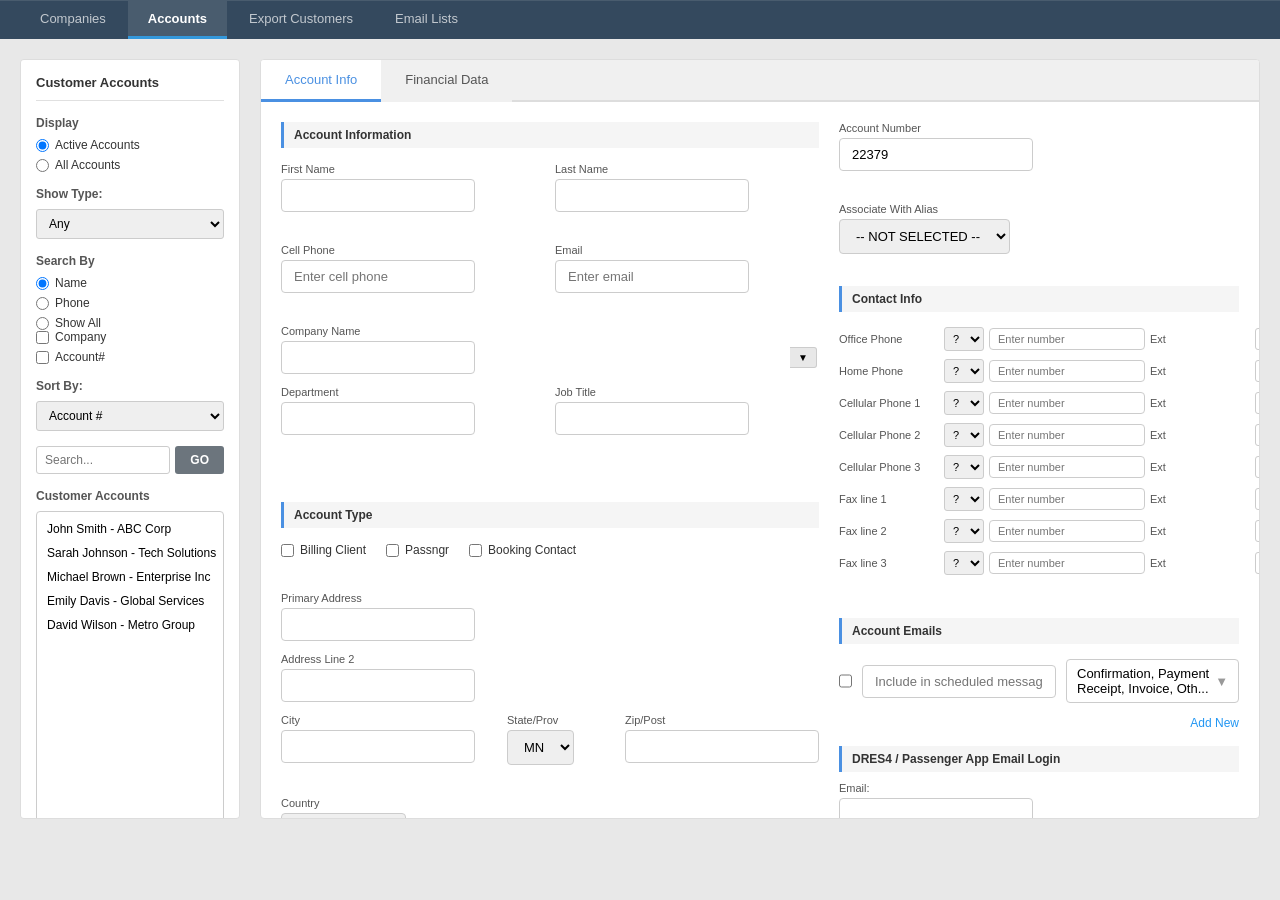
==== accounts.html @ 13973505 "Add files via upload" ====
<!DOCTYPE html>
<html lang="en">
  <head>
    <meta charset="UTF-8" />
    <meta name="viewport" content="width=device-width, initial-scale=1.0" />
    <title>Accounts - RELIA🐂LIMO™</title>
    <link rel="icon" href="data:image/svg+xml,<svg xmlns='http://www.w3.org/2000/svg' viewBox='0 0 100 100'><text y='75' font-size='75'>🐂</text></svg>" />
    <link rel="stylesheet" href="accounts.css" />
    <script>
      // Hide main navigation if in iframe
      if (window.self !== window.top) {
        document.addEventListener('DOMContentLoaded', function() {
          const headerContent = document.querySelector('.header-content');
          if (headerContent) {
            headerContent.style.display = 'none';
          }
        });
      }
    </script>
  </head>
  <body>
    <div id="app">
      <!-- Accounts Tabs -->
      <div class="window-tabs-bar">
        <div class="window-tabs">
          <button class="window-tab" data-tab="companies">Companies</button>
          <button class="window-tab active" data-tab="accounts">Accounts</button>
          <button class="window-tab" data-tab="export-customers">Export Customers</button>
          <button class="window-tab" data-tab="email-lists">Email Lists</button>
        </div>
      </div>

      <!-- Main Content -->
      <main class="main-content">
        <!-- Companies Tab Content -->
        <section id="companies-tab" class="accounts-section">
          <div class="companies-layout">
            <!-- Left: Companies List -->
            <div class="companies-list-panel">
              <h3 class="panel-title">Companies</h3>
              <select id="companiesList" class="companies-listbox" size="20">
                <option value="1"> 123 TRANSPORTATION CORP</option>
                <option value="2">-ATLANTA City Limo, Inc.</option>
                <option value="3">-When Limo Service, Inc - We are Always on TIME</option>
                <option value="4">-Boston Professional Car Limousine & Service-</option>
                <option value="5">12 Oaks Senior Living</option>
                <option value="6">2350 Services Group, LLC</option>
                <option value="7">305 Drive Inc</option>
                <option value="8">6-VWI</option>
                <option value="9">A & R Courier & Sedan Service</option>
                <option value="10">A Five Star Limo</option>
                <option value="11">A Touch of Class Transportation, Inc.</option>
                <option value="12">A World Class Limousine Limited</option>
                <option value="13">A&D Limousine Services, Inc.</option>
                <option value="14">A1 Diamond Limousine</option>
                <option value="15">AA Limo Global</option>
                <option value="16">AA Limo Service LLC</option>
                <option value="17">AAA Sedan</option>
                <option value="18">Abda Transportation, LLC.</option>
                <option value="19">Abide Limousine Inc</option>
                <option value="20">Above & Beyond Services, Inc.</option>
                <option value="21">Absolute Limousine Service</option>
                <option value="22">Academy Bus</option>
                <option value="23">Acela Car Service</option>
                <option value="24">Ace Executive Limo</option>
                <option value="25">Ace Limousine</option>
              </select>
              <div style="text-align: center; margin-top: 15px;">
                <button class="btn btn-secondary" id="editCompanyBtn">EDIT COMPANY</button>
              </div>
            </div>

            <!-- Right: Add New Company Form -->
            <div class="company-form-panel">
              <h2 class="form-title">Add New Company</h2>
              
              <div class="form-section">
                <h3 class="form-section-title">Company Information</h3>
                
                <div class="form-group">
                  <label class="form-label">Company Name</label>
                  <input type="text" class="form-control form-control-full" placeholder="Enter company name" />
                </div>

                <div style="text-align: right; margin-top: 20px;">
                  <button class="btn btn-primary" id="addCompanyBtn">ADD COMPANY</button>
                </div>
              </div>
            </div>
          </div>
        </section>

        <!-- Accounts Tab Content -->
        <section id="accounts-tab" class="accounts-section active">
          <div class="accounts-layout">
            <!-- Left Sidebar -->
            <div class="accounts-sidebar">
              <h3 class="sidebar-title">Customer Accounts</h3>
              
              <!-- Display Options -->
              <div class="sidebar-section">
                <label class="sidebar-label">Display</label>
                <div class="radio-group">
                  <label class="radio-option">
                    <input type="radio" name="display" value="active" checked />
                    <span>Active Accounts</span>
                  </label>
                  <label class="radio-option">
                    <input type="radio" name="display" value="all" />
                    <span>All Accounts</span>
                  </label>
                </div>
              </div>

              <!-- Show Type -->
              <div class="sidebar-section">
                <label class="sidebar-label">Show Type:</label>
                <select class="sidebar-select">
                  <option value="any">Any</option>
                  <option value="billing">Billing Client</option>
                  <option value="passenger">Passenger</option>
                  <option value="booking">Booking Contact</option>
                </select>
              </div>

              <!-- Search By -->
              <div class="sidebar-section">
                <label class="sidebar-label">Search By</label>
                <div class="radio-group">
                  <label class="radio-option">
                    <input type="radio" name="searchBy" value="name" checked />
                    <span>Name</span>
                  </label>
                  <label class="radio-option">
                    <input type="radio" name="searchBy" value="phone" />
                    <span>Phone</span>
                  </label>
                  <label class="radio-option">
                    <input type="radio" name="searchBy" value="showAll" />
                    <span>Show All</span>
                  </label>
                </div>
                <div class="checkbox-group">
                  <label class="checkbox-option">
                    <input type="checkbox" />
                    <span>Company</span>
                  </label>
                  <label class="checkbox-option">
                    <input type="checkbox" />
                    <span>Account#</span>
                  </label>
                </div>
              </div>

              <!-- Sort By -->
              <div class="sidebar-section">
                <label class="sidebar-label">Sort By:</label>
                <select class="sidebar-select">
                  <option value="name">Account #</option>
                  <option value="company">Company</option>
                  <option value="date">Date Created</option>
                </select>
              </div>

              <!-- Search Field -->
              <div class="sidebar-section">
                <div style="display: flex; gap: 5px;">
                  <input type="text" class="sidebar-input" placeholder="Search..." />
                  <button class="btn-go">GO</button>
                </div>
              </div>

              <!-- Customer Accounts List -->
              <div class="sidebar-section" style="flex: 1;">
                <label class="sidebar-label">Customer Accounts</label>
                <select class="accounts-listbox" size="15">
                  <option value="1">John Smith - ABC Corp</option>
                  <option value="2">Sarah Johnson - Tech Solutions</option>
                  <option value="3">Michael Brown - Enterprise Inc</option>
                  <option value="4">Emily Davis - Global Services</option>
                  <option value="5">David Wilson - Metro Group</option>
                </select>
              </div>

              <!-- Action Buttons -->
              <div class="sidebar-buttons">
                <button class="btn btn-secondary btn-small">Delete</button>
                <button class="btn btn-secondary btn-small">Reservation</button>
                <button class="btn btn-secondary btn-small">Edit</button>
              </div>

              <div style="text-align: center; margin-top: 10px;">
                <a href="#" class="link-add">Add New Account</a>
              </div>
            </div>

            <!-- Main Content Area -->
            <div class="accounts-main">
              <!-- Account Tabs -->
              <div class="account-tabs">
                <button class="account-tab active" data-account-tab="info">Account Info</button>
                <button class="account-tab" data-account-tab="financial">Financial Data</button>
              </div>

              <!-- Account Info Tab -->
              <div id="accountInfoTab" class="account-tab-content active">
                <div class="account-form">
                  <!-- Left Column -->
                  <div class="account-form-left">
                    <!-- Account Information -->
                    <div class="form-section">
                      <h4 class="form-section-header">Account Information</h4>
                      
                      <div class="form-row-inline">
                        <div class="form-group" style="flex: 1;">
                          <label>First Name</label>
                          <input type="text" id="acctFirstName" class="form-control" />
                        </div>
                        <div class="form-group" style="flex: 1;">
                          <label>Last Name</label>
                          <input type="text" id="acctLastName" class="form-control" />
                        </div>
                      </div>

                      <div class="form-row-inline">
                        <div class="form-group" style="flex: 1;">
                          <label>Cell Phone</label>
                          <input type="text" id="acctCellPhone1" class="form-control" placeholder="Enter cell phone" />
                        </div>
                        <div class="form-group" style="flex: 1;">
                          <label>Email</label>
                          <input type="text" id="acctEmail2" class="form-control" placeholder="Enter email" />
                        </div>
                      </div>

                      <div class="form-row">
                        <label>Company Name</label>
                        <input type="text" id="acctCompany" class="form-control" />
                        <button class="btn-dropdown">▼</button>
                      </div>

                      <div class="form-row-inline">
                        <div class="form-group" style="flex: 1;">
                          <label>Department</label>
                          <input type="text" class="form-control" />
                        </div>
                        <div class="form-group" style="flex: 1;">
                          <label>Job Title</label>
                          <input type="text" class="form-control" />
                        </div>
                      </div>
                    </div>

                    <!-- Account Type -->
                    <div class="form-section">
                      <h4 class="form-section-header">Account Type</h4>
                      <div class="checkbox-row">
                        <label class="checkbox-label">
                          <input type="checkbox" />
                          <span>Billing Client</span>
                        </label>
                        <label class="checkbox-label">
                          <input type="checkbox" />
                          <span>Passngr</span>
                        </label>
                        <label class="checkbox-label">
                          <input type="checkbox" />
                          <span>Booking Contact</span>
                        </label>
                      </div>
                    </div>

                    <!-- Address -->
                    <div class="form-section">
                      <div class="form-row">
                        <label>Primary Address</label>
                        <input type="text" class="form-control" />
                      </div>

                      <div class="form-row">
                        <label>Address Line 2</label>
                        <input type="text" class="form-control" />
                      </div>

                      <div class="form-row-inline">
                        <div class="form-group" style="flex: 2;">
                          <label>City</label>
                          <input type="text" class="form-control" />
                        </div>
                        <div class="form-group" style="flex: 1;">
                          <label>State/Prov</label>
                          <select class="form-control">
                            <option value="MN">MN</option>
                            <option value="CA">CA</option>
                            <option value="NY">NY</option>
                          </select>
                        </div>
                        <div class="form-group" style="flex: 1;">
                          <label>Zip/Post</label>
                          <input type="text" class="form-control" />
                        </div>
                      </div>

                      <div class="form-row">
                        <label>Country</label>
                        <select class="form-control">
                          <option value="US">United States</option>
                          <option value="CA">Canada</option>
                        </select>
                      </div>
                    </div>

                    <!-- Notes -->
                    <div class="form-section">
                      <div class="form-row">
                        <label>Internal/Private Notes</label>
                        <textarea class="form-textarea" style="background: #ffe6e6;" rows="3"></textarea>
                      </div>

                      <div class="form-row">
                        <label>Preferences/Trip Notes</label>
                        <textarea class="form-textarea" style="background: #ffffcc;" rows="3"></textarea>
                      </div>

                      <div class="form-row">
                        <label>Notes for Others</label>
                        <textarea class="form-textarea" rows="3"></textarea>
                      </div>
                    </div>
                  </div>

                  <!-- Right Column -->
                  <div class="account-form-right">
                    <div class="form-row">
                      <label>Account Number</label>
                      <input type="text" class="form-control" value="22379" />
                    </div>

                    <div class="form-row">
                      <label>Associate With Alias</label>
                      <select class="form-control">
                        <option value="">-- NOT SELECTED --</option>
                      </select>
                    </div>

                    <!-- Contact Info -->
                    <div class="form-section">
                      <h4 class="form-section-header">Contact Info</h4>
                      
                      <div class="contact-row">
                        <label>Office Phone</label>
                        <select class="contact-select">
                          <option>?</option>
                          <option>📱</option>
                        </select>
                        <input type="text" id="acctPhone" class="form-control" placeholder="Enter number" />
                        <label class="ext-label">Ext</label>
                        <input type="text" class="ext-input" />
                      </div>

                      <div class="contact-row">
                        <label>Home Phone</label>
                        <select class="contact-select">
                          <option>?</option>
                          <option>📱</option>
                        </select>
                        <input type="text" class="form-control" placeholder="Enter number" />
                        <label class="ext-label">Ext</label>
                        <input type="text" class="ext-input" />
                      </div>

                      <div class="contact-row">
                        <label>Cellular Phone 1</label>
                        <select class="contact-select">
                          <option>?</option>
                          <option>📱</option>
                        </select>
                        <input type="text" class="form-control" placeholder="Enter number" />
                        <label class="ext-label">Ext</label>
                        <input type="text" class="ext-input" />
                      </div>

                      <div class="contact-row">
                        <label>Cellular Phone 2</label>
                        <select class="contact-select">
                          <option>?</option>
                          <option>📱</option>
                        </select>
                        <input type="text" class="form-control" placeholder="Enter number" />
                        <label class="ext-label">Ext</label>
                        <input type="text" class="ext-input" />
                      </div>

                      <div class="contact-row">
                        <label>Cellular Phone 3</label>
                        <select class="contact-select">
                          <option>?</option>
                          <option>📱</option>
                        </select>
                        <input type="text" class="form-control" placeholder="Enter number" />
                        <label class="ext-label">Ext</label>
                        <input type="text" class="ext-input" />
                      </div>

                      <div class="contact-row">
                        <label>Fax line 1</label>
                        <select class="contact-select">
                          <option>?</option>
                          <option>📱</option>
                        </select>
                        <input type="text" class="form-control" placeholder="Enter number" />
                        <label class="ext-label">Ext</label>
                        <input type="text" class="ext-input" />
                      </div>

                      <div class="contact-row">
                        <label>Fax line 2</label>
                        <select class="contact-select">
                          <option>?</option>
                          <option>📱</option>
                        </select>
                        <input type="text" class="form-control" placeholder="Enter number" />
                        <label class="ext-label">Ext</label>
                        <input type="text" class="ext-input" />
                      </div>

                      <div class="contact-row">
                        <label>Fax line 3</label>
                        <select class="contact-select">
                          <option>?</option>
                          <option>📱</option>
                        </select>
                        <input type="text" class="form-control" placeholder="Enter number" />
                        <label class="ext-label">Ext</label>
                        <input type="text" class="ext-input" />
                      </div>
                    </div>

                    <!-- Account Emails -->
                    <div class="form-section">
                      <h4 class="form-section-header">Account Emails</h4>
                      <div id="account-emails-container" style="margin-bottom: 10px;">
                        <!-- Email Row 1 -->
                        <div class="account-email-row" style="display: flex; gap: 10px; align-items: center; margin-bottom: 8px; position: relative;">
                          <input type="checkbox" class="email-active-checkbox" style="width: 16px; height: 16px;" />
                          <input type="text" id="acctEmail" class="form-control email-input" placeholder="Include in scheduled messaging" style="flex: 1;" />
                          <div class="email-type-selector" style="position: relative; width: 300px;">
                            <button type="button" class="form-control email-type-button" style="text-align: left; cursor: pointer; background: white; display: flex; justify-content: space-between; align-items: center; padding: 6px 10px; border: 1px solid #ccc;">
                              <span class="selected-types-display">Confirmation, Payment Receipt, Invoice, Oth...</span>
                              <span style="color: #999;">▼</span>
                            </button>
                            <div class="email-type-dropdown-menu" style="display: none; position: absolute; top: 100%; left: 0; right: 0; background: white; border: 1px solid #666; margin-top: 1px; z-index: 1000; box-shadow: 0 2px 6px rgba(0,0,0,0.2);">
                              <label style="display: flex; align-items: center; padding: 6px 12px; cursor: pointer; font-size: 12px; border-bottom: 1px solid #e0e0e0;" onmouseover="this.style.background='#e8f4ff'" onmouseout="this.style.background='white'">
                                <input type="checkbox" class="email-type-option" value="select-all" checked style="margin-right: 10px; width: 16px; height: 16px; cursor: pointer;" />
                                <span class="checkbox-label" style="color: #2196F3; font-weight: 500;">☑ Select All</span>
                              </label>
                              <label style="display: flex; align-items: center; padding: 6px 12px; cursor: pointer; font-size: 12px; border-bottom: 1px solid #e0e0e0;" onmouseover="this.style.background='#e8f4ff'" onmouseout="this.style.background='white'">
                                <input type="checkbox" class="email-type-option" value="confirmation" checked style="margin-right: 10px; width: 16px; height: 16px; cursor: pointer;" />
                                <span class="checkbox-label" style="color: #2196F3; font-weight: 500;">☑ Confirmation</span>
                              </label>
                              <label style="display: flex; align-items: center; padding: 6px 12px; cursor: pointer; font-size: 12px; border-bottom: 1px solid #e0e0e0;" onmouseover="this.style.background='#e8f4ff'" onmouseout="this.style.background='white'">
                                <input type="checkbox" class="email-type-option" value="payment-receipt" checked style="margin-right: 10px; width: 16px; height: 16px; cursor: pointer;" />
                                <span class="checkbox-label" style="color: #2196F3; font-weight: 500;">☑ Payment Receipt</span>
                              </label>
                              <label style="display: flex; align-items: center; padding: 6px 12px; cursor: pointer; font-size: 12px; border-bottom: 1px solid #e0e0e0;" onmouseover="this.style.background='#e8f4ff'" onmouseout="this.style.background='white'">
                                <input type="checkbox" class="email-type-option" value="invoices" checked style="margin-right: 10px; width: 16px; height: 16px; cursor: pointer;" />
                                <span class="checkbox-label" style="color: #2196F3; font-weight: 500;">☑ Invoices</span>
                              </label>
                              <label style="display: flex; align-items: center; padding: 6px 12px; cursor: pointer; font-size: 12px;" onmouseover="this.style.background='#e8f4ff'" onmouseout="this.style.background='white'">
                                <input type="checkbox" class="email-type-option" value="other" checked style="margin-right: 10px; width: 16px; height: 16px; cursor: pointer;" />
                                <span class="checkbox-label" style="color: #2196F3; font-weight: 500;">☑ Other</span>
                              </label>
                            </div>
                          </div>
                        </div>
                      </div>
                      <div style="text-align: right; margin-bottom: 15px;">
                        <a href="#" class="link-small add-new-email-btn" style="color: #2196F3; text-decoration: none; font-size: 12px;">Add New</a>
                      </div>

                      <!-- DRES4 Login -->
                      <h4 class="form-section-header" style="margin-bottom: 10px;">DRES4 / Passenger App Email Login</h4>
                      <div class="form-row">
                        <label>Email:</label>
                        <input type="text" class="form-control" />
                      </div>
                      <div class="form-row">
                        <label>Password:</label>
                        <input type="password" class="form-control" />
                      </div>
                    </div>

                    <!-- Restrictions and Settings -->
                    <div class="form-section">
                      <div class="form-row">
                        <label>Restricted drivers</label>
                        <select class="form-control">
                          <option>- - - NOT SELECTED - - -</option>
                        </select>
                      </div>

                      <div class="form-row">
                        <label>Restricted cars</label>
                        <select class="form-control">
                          <option>- - - NOT SELECTED - - -</option>
                        </select>
                      </div>

                      <div class="form-row">
                        <label>Source</label>
                        <select class="form-control">
                          <option>Select source</option>
                        </select>
                      </div>

                      <div class="form-row">
                        <label>Rental Agreement</label>
                        <select class="form-control">
                          <option>Select agreement</option>
                        </select>
                      </div>
                    </div>
                  </div>
                </div>

                <!-- Bottom Section -->
                <div class="account-bottom">
                  <div class="account-settings-row">
                    <div class="form-group">
                      <label>Account Settings</label>
                      <select class="form-control" style="width: 250px;">
                        <option>NORMAL</option>
                        <option>VIP</option>
                        <option>BLOCKED</option>
                      </select>
                    </div>
                    <div class="form-group">
                      <label>Status</label>
                      <select class="form-control" style="width: 200px;">
                        <option>ACTIVE</option>
                        <option>INACTIVE</option>
                      </select>
                    </div>
                    <div class="form-group">
                      <label>Web Access</label>
                      <select class="form-control" style="width: 200px;">
                        <option>ALLOW</option>
                        <option>DENY</option>
                      </select>
                    </div>
                  </div>
                  <div style="text-align: center; margin-top: 20px;">
                    <button type="button" id="saveAccountBtn" class="btn btn-primary" style="padding: 12px 60px;">SAVE</button>
                  </div>
                </div>
              </div>

              <!-- Financial Data Tab -->
              <div id="financialDataTab" class="account-tab-content" style="display: none;">
                <div style="padding: 40px; text-align: center; color: #666;">
                  <p>Financial data content will be available here.</p>
                </div>
              </div>
            </div>
          </div>
        </section>

        <!-- Export Customers Tab Content -->
        <section id="export-customers-tab" class="accounts-section" style="display: none;">
          <div class="export-container">
            <div class="export-layout">
              <!-- Main Export Form -->
              <div class="export-main">
                <h2 class="export-title">Export Customer Account Information</h2>
                
                <!-- Date Range Section -->
                <div class="export-section">
                  <h3 class="export-section-title">Set Reservation Date Range</h3>
                  
                  <div class="date-range-controls">
                    <div class="date-checkboxes">
                      <label class="checkbox-label">
                        <input type="checkbox" id="includeAllDates" checked />
                        <span>Include All Dates</span>
                      </label>
                      <label class="checkbox-label">
                        <input type="checkbox" id="includeAllFields" />
                        <span>Include All Fields</span>
                      </label>
                    </div>
                    
                    <div class="date-inputs">
                      <div class="date-input-group">
                        <label>Date From</label>
                        <input type="text" class="form-control" value="ALL DATES" />
                      </div>
                      <div class="date-input-group">
                        <label>Date To</label>
                        <input type="text" class="form-control" value="ALL DATES" />
                      </div>
                    </div>
                  </div>
                </div>

                <!-- Fields Selection -->
                <div class="export-section">
                  <div class="export-fields-grid">
                    <!-- Left Column -->
                    <div class="export-fields-column">
                      <label class="checkbox-label">
                        <input type="checkbox" />
                        <span>Account#</span>
                      </label>
                      <label class="checkbox-label">
                        <input type="checkbox" />
                        <span>First Name</span>
                      </label>
                      <label class="checkbox-label">
                        <input type="checkbox" />
                        <span>Last Name</span>
                      </label>
                      <label class="checkbox-label">
                        <input type="checkbox" />
                        <span>Company Name</span>
                      </label>
                      <label class="checkbox-label">
                        <input type="checkbox" />
                        <span>Department</span>
                      </label>
                      <label class="checkbox-label">
                        <input type="checkbox" />
                        <span>Job Title</span>
                      </label>
                      <label class="checkbox-label">
                        <input type="checkbox" />
                        <span>Account Type</span>
                      </label>
                      <label class="checkbox-label">
                        <input type="checkbox" />
                        <span>Primary Address</span>
                      </label>
                      <label class="checkbox-label">
                        <input type="checkbox" />
                        <span>City</span>
                      </label>
                      <label class="checkbox-label">
                        <input type="checkbox" />
                        <span>State</span>
                      </label>
                      <label class="checkbox-label">
                        <input type="checkbox" />
                        <span>Zip</span>
                      </label>
                      <label class="checkbox-label">
                        <input type="checkbox" />
                        <span>Country</span>
                      </label>
                      <label class="checkbox-label">
                        <input type="checkbox" />
                        <span>Internal/Private Notes</span>
                      </label>
                      <label class="checkbox-label">
                        <input type="checkbox" />
                        <span>Username</span>
                      </label>
                      <label class="checkbox-label">
                        <input type="checkbox" />
                        <span>Account Number</span>
                      </label>
                      <label class="checkbox-label">
                        <input type="checkbox" />
                        <span>VIP Number</span>
                      </label>
                    </div>

                    <!-- Right Column -->
                    <div class="export-fields-column">
                      <label class="checkbox-label">
                        <input type="checkbox" />
                        <span>Office Phone</span>
                      </label>
                      <label class="checkbox-label">
                        <input type="checkbox" />
                        <span>Home Phone</span>
                      </label>
                      <label class="checkbox-label">
                        <input type="checkbox" />
                        <span>Cellular Phone</span>
                      </label>
                      <label class="checkbox-label">
                        <input type="checkbox" />
                        <span>Fax Number</span>
                      </label>
                      <label class="checkbox-label">
                        <input type="checkbox" />
                        <span>Email Addresses</span>
                      </label>
                      <label class="checkbox-label">
                        <input type="checkbox" />
                        <span>Referral Source</span>
                      </label>
                      <label class="checkbox-label">
                        <input type="checkbox" />
                        <span>Account Priority</span>
                      </label>
                      <label class="checkbox-label">
                        <input type="checkbox" />
                        <span>Account Notes</span>
                      </label>
                      <label class="checkbox-label">
                        <input type="checkbox" />
                        <span>Account Terms</span>
                      </label>
                      <label class="checkbox-label">
                        <input type="checkbox" />
                        <span>Date Created</span>
                      </label>
                      <label class="checkbox-label">
                        <input type="checkbox" />
                        <span>Internal/Private Notes</span>
                      </label>
                      <label class="checkbox-label">
                        <input type="checkbox" />
                        <span>Alias</span>
                      </label>
                      <label class="checkbox-label">
                        <input type="checkbox" />
                        <span>Source</span>
                      </label>
                    </div>
                  </div>
                </div>

                <!-- Account Status Filter -->
                <div class="export-section">
                  <div style="border: 1px solid #ddd; padding: 15px; border-radius: 4px; background: #f9f9f9;">
                    <label style="font-size: 13px; font-weight: 600; color: #d9534f; margin-bottom: 10px; display: block;">Accounts that are:</label>
                    <div class="radio-group" style="flex-direction: row; gap: 20px;">
                      <label class="radio-option">
                        <input type="radio" name="accountStatus" value="active" />
                        <span>Active</span>
                      </label>
                      <label class="radio-option">
                        <input type="radio" name="accountStatus" value="inactive" />
                        <span>Inactive</span>
                      </label>
                      <label class="radio-option">
                        <input type="radio" name="accountStatus" value="both" checked />
                        <span>Both</span>
                      </label>
                    </div>
                  </div>
                </div>

                <!-- Generate Button -->
                <div style="text-align: center; margin-top: 30px;">
                  <button class="btn btn-primary" style="padding: 12px 40px;">Generate Export File</button>
                </div>
              </div>

              <!-- Note Sidebar -->
              <div class="export-note">
                <div style="text-align: center; margin-bottom: 15px; color: #4a90e2; font-weight: 600;">
                  !!! NOTE !!!
                </div>
                <div style="font-size: 12px; line-height: 1.6; color: #555;">
                  <p style="margin-bottom: 10px;">
                    Data tables are presented in Comma Delimited, CSV text file format. Although this file format can be opened into a variety of applications, they are best viewed by applications that will allow you to easily manipulate data in columnar format.
                  </p>
                  <p style="font-weight: 600; margin-bottom: 8px;">Most Commonly Used Applications</p>
                  <ul style="margin-left: 20px; margin-bottom: 0;">
                    <li>Microsoft Excel</li>
                    <li>Microsoft Access</li>
                  </ul>
                </div>
              </div>
            </div>
          </div>
        </section>

        <!-- Email Lists Tab Content -->
        <section id="email-lists-tab" class="accounts-section" style="display: none;">
          <div class="export-layout">
            <!-- Main Export Form -->
            <div class="export-main">
              <h2 class="export-title">Export Emails From Passenger/Reservation/Quote Data</h2>
              
              <!-- Date Range Section -->
              <div class="export-section">
                <h3 class="export-section-title">Set Date Range</h3>
                <div class="export-date-range">
                  <div class="checkbox-row">
                    <input type="checkbox" id="emailIncludeAllDates" checked>
                    <label for="emailIncludeAllDates">Include All Dates</label>
                  </div>
                  <div class="date-inputs">
                    <div class="date-field">
                      <label for="emailDateFrom">Date From</label>
                      <input type="text" id="emailDateFrom" value="ALL DATES" disabled>
                    </div>
                    <div class="date-field">
                      <label for="emailDateTo">Date To</label>
                      <input type="text" id="emailDateTo" value="ALL DATES" disabled>
                    </div>
                  </div>
                </div>
              </div>

              <!-- Export Preferences Section -->
              <div class="export-section">
                <h3 class="export-section-title">Export Preferences</h3>
                <div class="export-preferences-grid">
                  <div class="form-group">
                    <label for="emailOccasion">Occasion</label>
                    <select id="emailOccasion">
                      <option value="">All</option>
                      <option value="airport">Airport Transfer</option>
                      <option value="wedding">Wedding</option>
                      <option value="corporate">Corporate Event</option>
                      <option value="prom">Prom</option>
                      <option value="special">Special Event</option>
                    </select>
                  </div>
                  <div class="form-group">
                    <label for="emailReferralSource">Referral Source</label>
                    <select id="emailReferralSource">
                      <option value="">All</option>
                      <option value="website">Website</option>
                      <option value="google">Google</option>
                      <option value="referral">Referral</option>
                      <option value="repeat">Repeat Customer</option>
                    </select>
                  </div>
                  <div class="form-group">
                    <label for="emailVehicleType">Vehicle Type</label>
                    <select id="emailVehicleType">
                      <option value="">All</option>
                      <option value="sedan">Sedan</option>
                      <option value="suv">SUV</option>
                      <option value="stretch">Stretch Limo</option>
                      <option value="van">Van</option>
                      <option value="bus">Bus</option>
                    </select>
                  </div>
                  <div class="form-group">
                    <label for="emailReservationStatus">Reservation Status</label>
                    <select id="emailReservationStatus">
                      <option value="">All</option>
                      <option value="confirmed">Confirmed</option>
                      <option value="pending">Pending</option>
                      <option value="completed">Completed</option>
                      <option value="cancelled">Cancelled</option>
                    </select>
                  </div>
                </div>
              </div>

              <!-- Include Fields Section -->
              <div class="export-section">
                <h3 class="export-section-title">Include Fields In File</h3>
                <div class="export-fields-columns">
                  <div class="export-field-column">
                    <div class="checkbox-row">
                      <input type="checkbox" id="emailFieldPassengerName" checked>
                      <label for="emailFieldPassengerName">Passenger Name</label>
                    </div>
                    <div class="checkbox-row">
                      <input type="checkbox" id="emailFieldEmail">
                      <label for="emailFieldEmail">Email</label>
                    </div>
                    <div class="checkbox-row">
                      <input type="checkbox" id="emailFieldOccasion">
                      <label for="emailFieldOccasion">Occasion</label>
                    </div>
                    <div class="checkbox-row">
                      <input type="checkbox" id="emailFieldVehicleType">
                      <label for="emailFieldVehicleType">Vehicle Type</label>
                    </div>
                  </div>
                  <div class="export-field-column">
                    <div class="checkbox-row">
                      <input type="checkbox" id="emailFieldReferralSource">
                      <label for="emailFieldReferralSource">Referral Source</label>
                    </div>
                    <div class="checkbox-row">
                      <input type="checkbox" id="emailFieldPrimaryPhone">
                      <label for="emailFieldPrimaryPhone">Primary Phone Number</label>
                    </div>
                    <div class="checkbox-row">
                      <input type="checkbox" id="emailFieldDateOfQuote">
                      <label for="emailFieldDateOfQuote">Date of Quote</label>
                    </div>
                  </div>
                </div>
              </div>

              <!-- Export Type Radio Buttons -->
              <div class="export-section">
                <div class="export-type-options">
                  <div class="radio-row">
                    <input type="radio" id="emailRemoveDuplicates" name="emailExportType" value="remove-duplicates" checked>
                    <label for="emailRemoveDuplicates" class="radio-label-red">Remove Duplicate Emails</label>
                  </div>
                  <div class="radio-row">
                    <input type="radio" id="emailReservationsOnly" name="emailExportType" value="reservations">
                    <label for="emailReservationsOnly">Reservations Only</label>
                  </div>
                  <div class="radio-row">
                    <input type="radio" id="emailQuotesOnly" name="emailExportType" value="quotes">
                    <label for="emailQuotesOnly" class="radio-label-blue">Quote Requests Only</label>
                  </div>
                  <div class="radio-row">
                    <input type="radio" id="emailBoth" name="emailExportType" value="both">
                    <label for="emailBoth">Both</label>
                  </div>
                </div>
              </div>

              <!-- Generate Button -->
              <div class="export-button-wrapper">
                <button class="btn btn-primary export-generate-btn" id="generateEmailExportBtn">Generate Export File</button>
              </div>
            </div>

            <!-- Right Sidebar Info -->
            <div class="export-sidebar">
              <div class="export-info-box">
                <div class="export-info-header">
                  <span class="export-info-icon">ℹ️</span>
                  <strong>NOTE</strong>
                  <span class="export-info-icon">ℹ️</span>
                </div>
                <div class="export-info-content">
                  <p>Data tables are presented in Comma Delimited, CSV text file format. Although this file format can be imported into a variety of applications, they are best viewed by applications that will allow you to easily manipulate data in columnar format.</p>
                  
                  <div class="export-apps-section">
                    <h4>Most Commonly Used Applications</h4>
                    <ul>
                      <li>Microsoft Excel</li>
                      <li>Microsoft Access</li>
                    </ul>
                  </div>
                </div>
              </div>
            </div>
          </div>
        </section>
      </main>
    </div>

    <script type="module" src="accounts.js"></script>
  </body>
</html>
---- accounts.css ----
* {
  margin: 0;
  padding: 0;
  box-sizing: border-box;
}

body {
  font-family: 'Segoe UI', Tahoma, Geneva, Verdana, sans-serif;
  background: #e8e8e8;
  color: #333;
  overflow-x: hidden;
}

/* Header - Same as my-office */
.header {
  background: #2c3e50;
  box-shadow: 0 2px 4px rgba(0, 0, 0, 0.2);
}

.header-content {
  display: flex;
  justify-content: space-between;
  align-items: center;
  max-width: 1800px;
  margin: 0 auto;
  padding: 8px 20px;
  gap: 1rem;
}

.header-left {
  display: flex;
  align-items: center;
  gap: 15px;
}

.logo {
  font-size: 14px;
  font-weight: 700;
  color: white;
  letter-spacing: 0.5px;
  white-space: nowrap;
  display: flex;
  align-items: center;
  gap: 4px;
}

.logo-bull {
  height: 16px;
  width: auto;
  vertical-align: middle;
  display: inline-block;
}

.main-nav {
  display: flex;
  gap: 4px;
  flex: 1;
  justify-content: flex-start;
}

.nav-btn {
  padding: 6px 12px;
  border: none;
  background: rgba(255, 255, 255, 0.1);
  color: white;
  cursor: pointer;
  font-size: 12px;
  border-radius: 3px;
  transition: background 0.2s;
  white-space: nowrap;
}

.nav-btn:hover {
  background: rgba(255, 255, 255, 0.2);
}

.nav-btn.active {
  background: rgba(255, 255, 255, 0.25);
  font-weight: 600;
}

.window-tabs-bar {
  background: #34495e;
  padding: 0 20px;
  display: flex;
  justify-content: space-between;
  align-items: center;
  border-top: 1px solid rgba(255, 255, 255, 0.1);
}

.window-tabs {
  display: flex;
  gap: 2px;
}

.window-tab {
  padding: 10px 20px;
  border: none;
  background: transparent;
  color: rgba(255, 255, 255, 0.7);
  cursor: pointer;
  font-size: 13px;
  border-bottom: 3px solid transparent;
  transition: all 0.2s;
}

.window-tab:hover {
  color: white;
  background: rgba(255, 255, 255, 0.05);
}

.window-tab.active {
  color: white;
  background: rgba(255, 255, 255, 0.1);
  border-bottom-color: #3498db;
  font-weight: 600;
}

.window-actions {
  display: flex;
  gap: 5px;
}

.view-btn {
  background: rgba(255, 255, 255, 0.15);
  color: white;
  border: 1px solid rgba(255, 255, 255, 0.3);
  padding: 6px 12px;
  font-size: 12px;
  border-radius: 3px;
  cursor: pointer;
  white-space: nowrap;
  transition: background 0.2s;
}

.view-btn:hover {
  background: rgba(255, 255, 255, 0.25);
}

/* Main Content */
.main-content {
  padding: 20px;
  max-width: 1800px;
  margin: 0 auto;
}

.accounts-section {
  display: none;
}

.accounts-section.active {
  display: block;
}

/* Companies Layout */
.companies-layout {
  display: grid;
  grid-template-columns: 400px 1fr;
  gap: 20px;
  height: calc(100vh - 140px);
}

/* Companies List Panel */
.companies-list-panel {
  background: white;
  border: 1px solid #ddd;
  border-radius: 4px;
  padding: 20px;
  display: flex;
  flex-direction: column;
}

.panel-title {
  font-size: 14px;
  font-weight: 600;
  color: #333;
  margin-bottom: 15px;
  padding-bottom: 10px;
  border-bottom: 1px solid #e0e0e0;
}

.companies-listbox {
  flex: 1;
  width: 100%;
  padding: 5px;
  border: 1px solid #ccc;
  border-radius: 4px;
  font-size: 13px;
  background: white;
  overflow-y: auto;
}

.companies-listbox option {
  padding: 6px;
  cursor: pointer;
}

.companies-listbox option:hover {
  background: #f0f7ff;
}

/* Company Form Panel */
.company-form-panel {
  background: white;
  border: 1px solid #ddd;
  border-radius: 4px;
  padding: 30px;
  overflow-y: auto;
}

.form-title {
  font-size: 18px;
  font-weight: 600;
  color: #333;
  margin-bottom: 25px;
  padding-bottom: 15px;
  border-bottom: 2px solid #e0e0e0;
}

.form-section {
  margin-bottom: 30px;
}

.form-section-title {
  font-size: 14px;
  font-weight: 600;
  color: #555;
  margin-bottom: 20px;
  padding: 8px 12px;
  background: #f5f5f5;
  border-left: 3px solid #4a90e2;
}

.form-group {
  margin-bottom: 20px;
}

.form-label {
  display: block;
  font-size: 13px;
  font-weight: 500;
  color: #555;
  margin-bottom: 6px;
}

.form-control {
  padding: 8px 12px;
  border: 1px solid #ccc;
  border-radius: 4px;
  font-size: 13px;
  transition: border-color 0.2s;
}

.form-control:focus {
  outline: none;
  border-color: #4a90e2;
  box-shadow: 0 0 0 3px rgba(74, 144, 226, 0.1);
}

.form-control-full {
  width: 100%;
}

/* Buttons */
.btn {
  padding: 10px 24px;
  border: none;
  border-radius: 4px;
  font-size: 13px;
  font-weight: 600;
  cursor: pointer;
  transition: all 0.2s;
  text-transform: uppercase;
  letter-spacing: 0.5px;
}

.btn-primary {
  background: #4a90e2;
  color: white;
}

.btn-primary:hover {
  background: #357abd;
  box-shadow: 0 2px 4px rgba(0, 0, 0, 0.2);
}

.btn-secondary {
  background: #6c757d;
  color: white;
}

.btn-secondary:hover {
  background: #5a6268;
  box-shadow: 0 2px 4px rgba(0, 0, 0, 0.2);
}

.btn-small {
  padding: 6px 12px;
  font-size: 12px;
}

/* Accounts Layout */
.accounts-layout {
  display: grid;
  grid-template-columns: 220px 1fr;
  gap: 20px;
  height: calc(100vh - 140px);
}

/* Accounts Sidebar */
.accounts-sidebar {
  background: white;
  border: 1px solid #ddd;
  border-radius: 4px;
  padding: 15px;
  display: flex;
  flex-direction: column;
  overflow-y: auto;
}

.sidebar-title {
  font-size: 13px;
  font-weight: 600;
  color: #333;
  margin-bottom: 15px;
  padding-bottom: 10px;
  border-bottom: 1px solid #e0e0e0;
}

.sidebar-section {
  margin-bottom: 15px;
}

.sidebar-label {
  display: block;
  font-size: 12px;
  font-weight: 600;
  color: #555;
  margin-bottom: 8px;
}

.sidebar-select,
.sidebar-input {
  width: 100%;
  padding: 6px 8px;
  border: 1px solid #ccc;
  border-radius: 3px;
  font-size: 12px;
}

.radio-group,
.checkbox-group {
  display: flex;
  flex-direction: column;
  gap: 6px;
}

.radio-option,
.checkbox-option {
  display: flex;
  align-items: center;
  gap: 6px;
  font-size: 12px;
  cursor: pointer;
}

.btn-go {
  padding: 6px 15px;
  background: #6c757d;
  color: white;
  border: none;
  border-radius: 3px;
  font-size: 12px;
  font-weight: 600;
  cursor: pointer;
  transition: background 0.2s;
}

.btn-go:hover {
  background: #5a6268;
}

.accounts-listbox {
  width: 100%;
  padding: 5px;
  border: 1px solid #ccc;
  border-radius: 4px;
  font-size: 12px;
  background: white;
  overflow-y: auto;
}

.accounts-listbox option {
  padding: 5px;
  cursor: pointer;
}

.accounts-listbox option:hover {
  background: #f0f7ff;
}

.sidebar-buttons {
  display: flex;
  gap: 5px;
  flex-wrap: wrap;
}

.link-add {
  color: #0066cc;
  text-decoration: none;
  font-size: 12px;
  font-weight: 500;
}

.link-add:hover {
  text-decoration: underline;
}

.link-small {
  color: #0066cc;
  text-decoration: none;
  font-size: 11px;
}

.link-small:hover {
  text-decoration: underline;
}

/* Accounts Main Content */
.accounts-main {
  background: white;
  border: 1px solid #ddd;
  border-radius: 4px;
  display: flex;
  flex-direction: column;
  overflow: hidden;
}

/* Account Tabs */
.account-tabs {
  display: flex;
  background: #f0f0f0;
  border-bottom: 2px solid #ddd;
}

.account-tab {
  padding: 12px 24px;
  border: none;
  background: #f0f0f0;
  cursor: pointer;
  font-size: 13px;
  color: #555;
  border-bottom: 3px solid transparent;
  margin-bottom: -2px;
  transition: all 0.2s;
  font-weight: 500;
}

.account-tab:hover {
  color: #4a90e2;
  background: rgba(74, 144, 226, 0.08);
}

.account-tab.active {
  color: #4a90e2;
  border-bottom-color: #4a90e2;
  background: white;
}

.account-tab-content {
  display: none;
  flex: 1;
  overflow-y: auto;
}

.account-tab-content.active {
  display: block;
}

/* Account Form */
.account-form {
  display: grid;
  grid-template-columns: 1fr 400px;
  gap: 20px;
  padding: 20px;
}

.account-form-left,
.account-form-right {
  display: flex;
  flex-direction: column;
  gap: 20px;
}

.form-section {
  margin-bottom: 15px;
}

.form-section-header {
  font-size: 12px;
  font-weight: 600;
  color: #333;
  margin-bottom: 15px;
  padding: 6px 10px;
  background: #f5f5f5;
  border-left: 3px solid #4a90e2;
}

.form-row {
  margin-bottom: 12px;
  position: relative;
}

.form-row label {
  display: block;
  font-size: 11px;
  font-weight: 500;
  color: #555;
  margin-bottom: 4px;
}

.form-row-inline {
  display: flex;
  gap: 10px;
  margin-bottom: 12px;
}

.form-row-inline .form-group {
  flex: 1;
}

.form-row-inline .form-group label {
  display: block;
  font-size: 11px;
  font-weight: 500;
  color: #555;
  margin-bottom: 4px;
}

.btn-dropdown {
  position: absolute;
  right: 2px;
  top: 22px;
  padding: 4px 8px;
  background: #e8e8e8;
  border: 1px solid #ccc;
  border-left: none;
  cursor: pointer;
  font-size: 10px;
  border-radius: 0 3px 3px 0;
}

.btn-dropdown:hover {
  background: #d8d8d8;
}

.checkbox-row {
  display: flex;
  gap: 20px;
}

.checkbox-label {
  display: flex;
  align-items: center;
  gap: 6px;
  font-size: 12px;
  cursor: pointer;
}

.form-textarea {
  width: 100%;
  padding: 8px;
  border: 1px solid #ccc;
  border-radius: 4px;
  font-size: 12px;
  font-family: 'Segoe UI', Tahoma, Geneva, Verdana, sans-serif;
  resize: vertical;
}

/* Contact Rows */
.contact-row {
  display: flex;
  align-items: center;
  gap: 5px;
  margin-bottom: 8px;
}

.contact-row label {
  font-size: 11px;
  color: #555;
  min-width: 100px;
  margin: 0;
}

.contact-select {
  width: 40px;
  padding: 4px;
  border: 1px solid #ccc;
  border-radius: 3px;
  font-size: 11px;
}

.contact-row .form-control {
  flex: 1;
  padding: 4px 8px;
  font-size: 11px;
}

.ext-label {
  font-size: 11px;
  color: #555;
  margin: 0;
}

.ext-input {
  width: 60px;
  padding: 4px 6px;
  border: 1px solid #ccc;
  border-radius: 3px;
  font-size: 11px;
}

/* Account Bottom Section */
.account-bottom {
  padding: 20px;
  background: #f9f9f9;
  border-top: 1px solid #e0e0e0;
}

.account-settings-row {
  display: flex;
  gap: 20px;
  justify-content: center;
  align-items: flex-end;
}

.account-settings-row .form-group {
  display: flex;
  flex-direction: column;
  gap: 6px;
}

.account-settings-row label {
  font-size: 12px;
  font-weight: 600;
  color: #555;
}

/* Export Customers Styles */
.export-container {
  padding: 20px;
  height: calc(100vh - 140px);
  overflow-y: auto;
}

.export-layout {
  display: grid;
  grid-template-columns: 1fr 300px;
  gap: 20px;
  max-width: 1400px;
}

.export-main {
  background: white;
  border: 1px solid #ddd;
  border-radius: 4px;
  padding: 30px;
}

.export-title {
  font-size: 18px;
  font-weight: 600;
  color: #333;
  margin-bottom: 25px;
  padding-bottom: 15px;
  border-bottom: 2px solid #e0e0e0;
}

.export-section {
  margin-bottom: 25px;
}

.export-section-title {
  font-size: 14px;
  font-weight: 600;
  color: #555;
  margin-bottom: 15px;
}

.date-range-controls {
  display: flex;
  gap: 30px;
  align-items: flex-start;
}

.date-checkboxes {
  display: flex;
  flex-direction: column;
  gap: 10px;
}

.date-inputs {
  display: flex;
  gap: 15px;
  flex: 1;
}

.date-input-group {
  flex: 1;
}

.date-input-group label {
  display: block;
  font-size: 12px;
  font-weight: 600;
  color: #555;
  margin-bottom: 6px;
}

.export-fields-grid {
  display: grid;
  grid-template-columns: 1fr 1fr;
  gap: 30px;
  padding: 20px;
  background: #f9f9f9;
  border: 1px solid #e0e0e0;
  border-radius: 4px;
}

.export-fields-column {
  display: flex;
  flex-direction: column;
  gap: 8px;
}

.export-note {
  background: white;
  border: 1px solid #ddd;
  border-radius: 4px;
  padding: 20px;
  height: fit-content;
  position: sticky;
  top: 20px;
}

/* Email Lists Specific Styles */
.export-date-range {
  display: flex;
  flex-direction: column;
  gap: 15px;
}

.date-field {
  display: flex;
  flex-direction: column;
  gap: 6px;
  flex: 1;
}

.date-field label {
  font-size: 12px;
  font-weight: 600;
  color: #555;
}

.date-field input {
  padding: 8px 12px;
  border: 1px solid #ccc;
  border-radius: 3px;
  font-size: 13px;
  background: #f5f5f5;
}

.export-preferences-grid {
  display: grid;
  grid-template-columns: 1fr 1fr;
  gap: 20px;
}

.export-preferences-grid .form-group {
  display: flex;
  flex-direction: column;
  gap: 6px;
}

.export-preferences-grid label {
  font-size: 12px;
  font-weight: 600;
  color: #555;
}

.export-preferences-grid select {
  padding: 8px 12px;
  border: 1px solid #ccc;
  border-radius: 3px;
  font-size: 13px;
  background: white;
}

.export-fields-columns {
  display: grid;
  grid-template-columns: 1fr 1fr;
  gap: 30px;
  padding: 20px;
  background: #f9f9f9;
  border: 1px solid #e0e0e0;
  border-radius: 4px;
}

.export-field-column {
  display: flex;
  flex-direction: column;
  gap: 10px;
}

.export-type-options {
  display: flex;
  flex-direction: column;
  gap: 12px;
  padding: 15px;
  background: #f9f9f9;
  border: 1px solid #e0e0e0;
  border-radius: 4px;
}

.radio-row {
  display: flex;
  align-items: center;
  gap: 8px;
}

.radio-row input[type="radio"] {
  width: 16px;
  height: 16px;
  cursor: pointer;
}

.radio-row label {
  font-size: 13px;
  cursor: pointer;
  color: #333;
}

.radio-label-red {
  color: #d32f2f !important;
  font-weight: 500;
}

.radio-label-blue {
  color: #1976d2 !important;
  font-weight: 500;
}

.export-button-wrapper {
  display: flex;
  justify-content: center;
  margin-top: 30px;
  padding-top: 20px;
  border-top: 1px solid #e0e0e0;
}

.export-generate-btn {
  min-width: 200px;
  padding: 12px 30px;
  font-size: 14px;
  font-weight: 600;
}

/* Export Sidebar (reusable for both tabs) */
.export-sidebar {
  background: white;
  border: 1px solid #ddd;
  border-radius: 4px;
  padding: 0;
  height: fit-content;
  position: sticky;
  top: 20px;
}

.export-info-box {
  padding: 20px;
}

.export-info-header {
  display: flex;
  align-items: center;
  justify-content: center;
  gap: 8px;
  padding: 12px;
  background: #e3f2fd;
  border: 2px solid #1976d2;
  border-radius: 4px;
  margin-bottom: 15px;
  font-size: 14px;
  font-weight: 600;
  color: #1976d2;
}

.export-info-icon {
  font-size: 16px;
}

.export-info-content {
  font-size: 13px;
  line-height: 1.6;
  color: #555;
}

.export-info-content p {
  margin-bottom: 15px;
}

.export-apps-section h4 {
  font-size: 13px;
  font-weight: 600;
  color: #333;
  margin-bottom: 10px;
}

.export-apps-section ul {
  list-style: none;
  padding-left: 0;
}

.export-apps-section li {
  padding: 6px 0;
  padding-left: 20px;
  position: relative;
}

.export-apps-section li:before {
  content: "•";
  position: absolute;
  left: 5px;
  color: #1976d2;
  font-weight: bold;
}
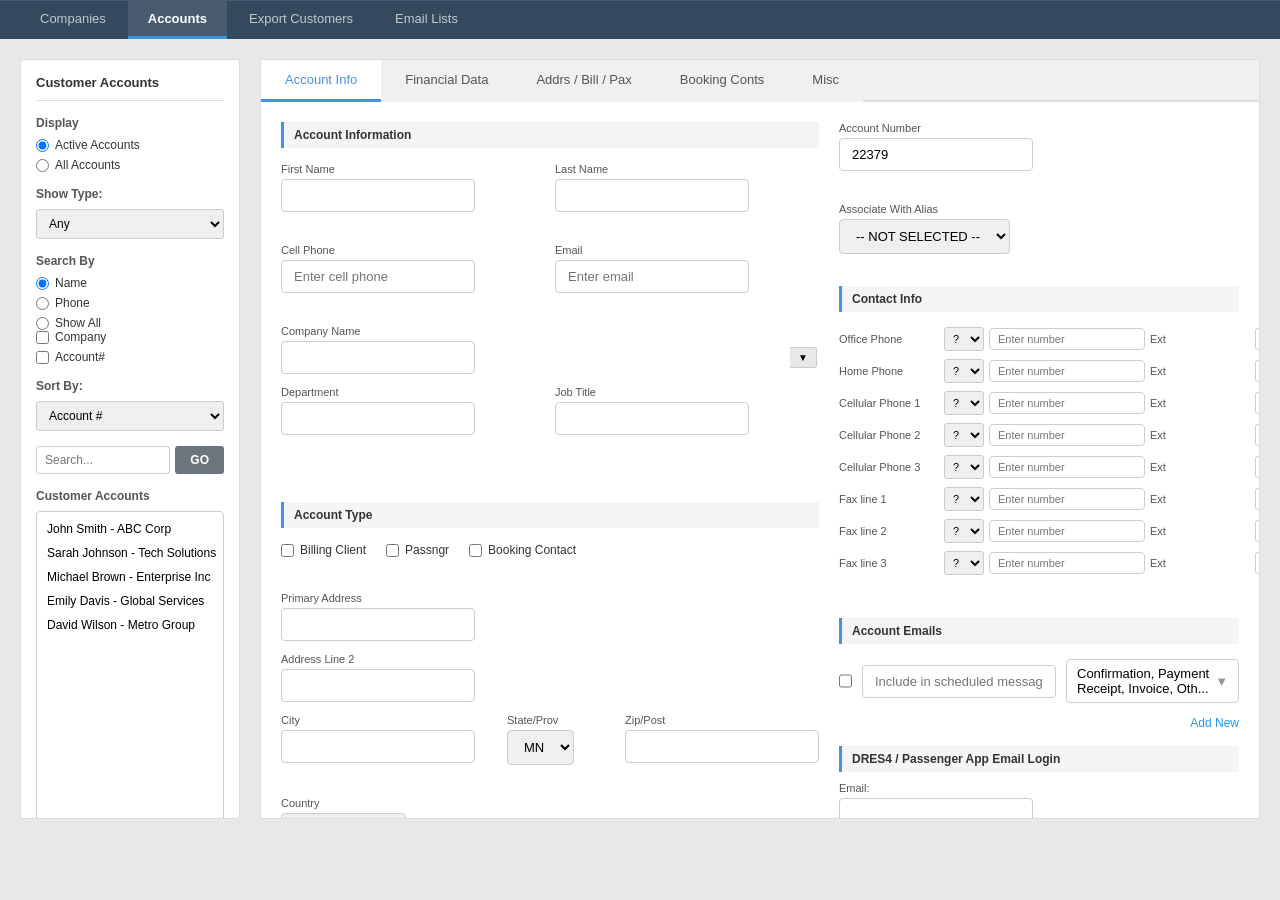
==== commit 6007c1b8: "Save all pages - removed unwanted variable info, added account system with address storage and 5-tab" ====
--- a/accounts.html
+++ b/accounts.html
@@ -4,7 +4,7 @@
     <meta charset="UTF-8" />
     <meta name="viewport" content="width=device-width, initial-scale=1.0" />
     <title>Accounts - RELIA🐂LIMO™</title>
-    <link rel="icon" href="data:image/svg+xml,<svg xmlns='http://www.w3.org/2000/svg' viewBox='0 0 100 100'><text y='75' font-size='75'>🐂</text></svg>" />
+    <link rel="icon" href="https://github.com/user-attachments/assets/d7d111cc-186d-4a88-bac3-7b39c313b25c" />
     <link rel="stylesheet" href="accounts.css" />
     <script>
       // Hide main navigation if in iframe
@@ -200,6 +200,9 @@
               <div class="account-tabs">
                 <button class="account-tab active" data-account-tab="info">Account Info</button>
                 <button class="account-tab" data-account-tab="financial">Financial Data</button>
+                <button class="account-tab" data-account-tab="addresses">Addrs / Bill / Pax</button>
+                <button class="account-tab" data-account-tab="booking">Booking Conts</button>
+                <button class="account-tab" data-account-tab="misc">Misc</button>
               </div>
 
               <!-- Account Info Tab -->
@@ -557,8 +560,373 @@
 
               <!-- Financial Data Tab -->
               <div id="financialDataTab" class="account-tab-content" style="display: none;">
-                <div style="padding: 40px; text-align: center; color: #666;">
-                  <p>Financial data content will be available here.</p>
+                <div class="account-form">
+                  <div class="form-section">
+                    <h4 class="form-section-header">Financial Settings</h4>
+                    
+                    <div class="form-row-2">
+                      <div class="form-group">
+                        <label>Post Method</label>
+                        <select id="postMethod" class="form-control">
+                          <option value="">-- NOT SELECTED --</option>
+                          <option value="invoice">Invoice</option>
+                          <option value="statement">Statement</option>
+                          <option value="cc">Credit Card</option>
+                        </select>
+                      </div>
+                      <div class="form-group">
+                        <label>Post Terms</label>
+                        <input type="text" id="postTerms" class="form-control" placeholder="e.g., Net 30" />
+                      </div>
+                    </div>
+                    
+                    <div class="form-row-2">
+                      <div class="form-group">
+                        <label>Primary Agent Assigned</label>
+                        <select id="primaryAgent" class="form-control">
+                          <option value="">-- NOT SELECTED --</option>
+                        </select>
+                      </div>
+                      <div class="form-group">
+                        <label>Secondary Agent Assigned</label>
+                        <select id="secondaryAgent" class="form-control">
+                          <option value="">-- NOT SELECTED --</option>
+                        </select>
+                      </div>
+                    </div>
+                  </div>
+                  
+                  <div class="form-section">
+                    <h4 class="form-section-header">Payment Information</h4>
+                    
+                    <div class="form-row-2">
+                      <div class="form-group">
+                        <label>Credit Card #</label>
+                        <input type="text" id="creditCardNumber" class="form-control" placeholder="Card number" />
+                      </div>
+                      <div class="form-group">
+                        <label>Exp (M)</label>
+                        <input type="text" id="expMonth" class="form-control" placeholder="MM" maxlength="2" style="width: 60px; display: inline-block;" />
+                        <label style="margin-left: 10px;">Exp (Y)</label>
+                        <input type="text" id="expYear" class="form-control" placeholder="YYYY" maxlength="4" style="width: 80px; display: inline-block; margin-left: 5px;" />
+                      </div>
+                    </div>
+                    
+                    <div class="form-group">
+                      <label>Name On Card</label>
+                      <input type="text" id="nameOnCard" class="form-control" />
+                    </div>
+                    
+                    <div class="form-group">
+                      <label>Billing Address (For CC)</label>
+                      <input type="text" id="billingAddressCC" class="form-control" placeholder="Street address" />
+                    </div>
+                    
+                    <div class="form-row-3">
+                      <div class="form-group">
+                        <label>City</label>
+                        <input type="text" id="billingCityCC" class="form-control" />
+                      </div>
+                      <div class="form-group">
+                        <label>State/Prov</label>
+                        <select id="billingStateCC" class="form-control">
+                          <option value="">Select</option>
+                          <option value="MN">MN</option>
+                          <!-- Add more states -->
+                        </select>
+                      </div>
+                      <div class="form-group">
+                        <label>Zip/Post</label>
+                        <input type="text" id="billingZipCC" class="form-control" />
+                      </div>
+                    </div>
+                    
+                    <div class="form-row-2">
+                      <div class="form-group">
+                        <label>Address Line2</label>
+                        <input type="text" id="billingAddressLine2CC" class="form-control" />
+                      </div>
+                      <div class="form-group">
+                        <label>Country</label>
+                        <select id="billingCountryCC" class="form-control">
+                          <option value="United States">United States</option>
+                          <option value="Canada">Canada</option>
+                        </select>
+                      </div>
+                    </div>
+                    
+                    <div class="form-row-2">
+                      <div class="form-group">
+                        <label>CVV (C)</label>
+                        <input type="text" id="cvv" class="form-control" maxlength="4" style="width: 100px;" />
+                      </div>
+                      <div class="form-group">
+                        <label>CC Type</label>
+                        <select id="ccType" class="form-control">
+                          <option value="">-- NOT SELECTED --</option>
+                          <option value="visa">Visa</option>
+                          <option value="mastercard">MasterCard</option>
+                          <option value="amex">American Express</option>
+                          <option value="discover">Discover</option>
+                        </select>
+                      </div>
+                    </div>
+                    
+                    <div class="form-group">
+                      <label>Credit Card Notes</label>
+                      <textarea id="creditCardNotes" class="form-control" rows="3"></textarea>
+                    </div>
+                    
+                    <button type="button" class="btn btn-primary">SAVE</button>
+                  </div>
+                </div>
+              </div>
+              
+              <!-- Addrs / Bill / Pax Tab -->
+              <div id="addressesTab" class="account-tab-content" style="display: none;">
+                <div class="account-form">
+                  <div class="form-section">
+                    <h4 class="form-section-header">Add New Address</h4>
+                    
+                    <div class="form-row-2">
+                      <div class="form-group">
+                        <label>Address Type</label>
+                        <select id="addressType" class="form-control">
+                          <option value="primary">Primary Address</option>
+                          <option value="billing">Billing</option>
+                          <option value="home">Home</option>
+                          <option value="pickup">Pickup</option>
+                          <option value="dropoff">Dropoff</option>
+                          <option value="other">Other</option>
+                        </select>
+                      </div>
+                      <div class="form-group">
+                        <label>Address Name</label>
+                        <input type="text" id="addressName" class="form-control" placeholder="e.g., Home, Office" />
+                      </div>
+                    </div>
+                    
+                    <div class="form-group">
+                      <label>Primary Address</label>
+                      <input type="text" id="primaryAddress" class="form-control" />
+                    </div>
+                    
+                    <div class="form-row-3">
+                      <div class="form-group">
+                        <label>City</label>
+                        <input type="text" id="addressCity" class="form-control" />
+                      </div>
+                      <div class="form-group">
+                        <label>State/Prov</label>
+                        <select id="addressState" class="form-control">
+                          <option value="">Select</option>
+                          <option value="MN">MN</option>
+                          <!-- Add more states -->
+                        </select>
+                      </div>
+                      <div class="form-group">
+                        <label>Zip/Post</label>
+                        <input type="text" id="addressZip" class="form-control" />
+                      </div>
+                    </div>
+                    
+                    <div class="form-row-2">
+                      <div class="form-group">
+                        <label>Apt/Ste</label>
+                        <input type="text" id="addressApt" class="form-control" />
+                      </div>
+                      <div class="form-group">
+                        <label>Country</label>
+                        <select id="addressCountry" class="form-control">
+                          <option value="United States">United States</option>
+                        </select>
+                      </div>
+                    </div>
+                    
+                    <div style="display: flex; gap: 10px;">
+                      <label style="display: flex; align-items: center; gap: 5px;">
+                        <input type="checkbox" id="copyFromPrimary" />
+                        <span>Copy from Primary</span>
+                      </label>
+                      <button type="button" class="btn btn-secondary" id="deleteAddressBtn">DELETE</button>
+                      <button type="button" class="btn btn-secondary" id="editAddressBtn">EDIT</button>
+                      <button type="button" class="btn btn-primary" id="addAddressBtn">ADD</button>
+                    </div>
+                  </div>
+                  
+                  <div class="form-section">
+                    <h4 class="form-section-header">Stored Addresses</h4>
+                    <div id="storedAddressesList" style="border: 1px solid #ccc; min-height: 200px; padding: 10px; background: white;">
+                      <p style="color: #999; text-align: center;">No stored addresses yet</p>
+                    </div>
+                    <button type="button" class="btn btn-secondary" style="margin-top: 10px;">VIEW</button>
+                  </div>
+                  
+                  <div class="form-section">
+                    <h4 class="form-section-header">My Billing Contact</h4>
+                    <div class="form-row-2">
+                      <div class="form-group">
+                        <label>Employee ID</label>
+                        <input type="text" id="employeeId" class="form-control" />
+                      </div>
+                      <div class="form-group">
+                        <label>VIP Number</label>
+                        <input type="text" id="vipNumber" class="form-control" />
+                      </div>
+                    </div>
+                    <div class="form-group">
+                      <label>My Billing Contact</label>
+                      <select id="myBillingContact" class="form-control">
+                        <option value="">-- NOT SELECTED --</option>
+                      </select>
+                    </div>
+                    <button type="button" class="btn btn-primary" id="updateContactBtn">UPDATE CONTACT</button>
+                  </div>
+                  
+                  <div class="form-section">
+                    <h4 class="form-section-header">Accounts Managed</h4>
+                    <div style="border: 1px solid #ccc; min-height: 150px; padding: 10px; background: white;">
+                      <p style="color: #999; text-align: center;">No managed accounts</p>
+                    </div>
+                    <div style="margin-top: 10px; display: flex; gap: 10px;">
+                      <button type="button" class="btn btn-secondary">DELETE</button>
+                      <button type="button" class="btn btn-secondary">VIEW</button>
+                    </div>
+                  </div>
+                </div>
+              </div>
+              
+              <!-- Booking Conts Tab -->
+              <div id="bookingTab" class="account-tab-content" style="display: none;">
+                <div class="account-form">
+                  <div class="form-section">
+                    <h4 class="form-section-header">My Booking Accounts</h4>
+                    <div id="bookingContactsList" style="border: 1px solid #ccc; min-height: 300px; padding: 10px; background: white;">
+                      <p style="color: #999; text-align: center;">No booking contacts yet</p>
+                    </div>
+                    <button type="button" class="btn btn-secondary" style="margin-top: 10px;">VIEW</button>
+                  </div>
+                </div>
+              </div>
+              
+              <!-- Misc Tab -->
+              <div id="miscTab" class="account-tab-content" style="display: none;">
+                <div class="account-form">
+                  <div class="account-form-left">
+                    <div class="form-section">
+                      <h4 class="form-section-header">Account Information</h4>
+                      
+                      <div class="form-row-2">
+                        <div class="form-group">
+                          <label>Prefix</label>
+                          <select id="miscPrefix" class="form-control">
+                            <option value="">-- NOT SELECTED --</option>
+                            <option value="Mr">Mr</option>
+                            <option value="Mrs">Mrs</option>
+                            <option value="Ms">Ms</option>
+                            <option value="Dr">Dr</option>
+                          </select>
+                        </div>
+                        <div class="form-group">
+                          <label>First Name</label>
+                          <input type="text" id="miscFirstName" class="form-control" readonly />
+                        </div>
+                      </div>
+                      
+                      <div class="form-row-2">
+                        <div class="form-group">
+                          <label>Last Name</label>
+                          <input type="text" id="miscLastName" class="form-control" readonly />
+                        </div>
+                        <div class="form-group">
+                          <label>Account Number</label>
+                          <input type="text" id="miscAccountNumber" class="form-control" readonly style="background: #f5f5f5; color: #d32f2f; font-weight: bold;" />
+                        </div>
+                      </div>
+                    </div>
+                    
+                    <div class="form-section">
+                      <h4 class="form-section-header">Trip History</h4>
+                      <div style="border: 1px solid #ccc; min-height: 150px; padding: 10px; background: white;">
+                        <p style="color: #999; text-align: center;">No trip history</p>
+                      </div>
+                      <button type="button" class="btn btn-secondary" style="margin-top: 10px;">VIEW</button>
+                    </div>
+                    
+                    <div class="form-section">
+                      <h4 class="form-section-header">Account History</h4>
+                      <div style="border: 1px solid #ccc; min-height: 150px; padding: 10px; background: white;">
+                        <p style="color: #999; text-align: center;">No account history</p>
+                      </div>
+                      <button type="button" class="btn btn-secondary" style="margin-top: 10px;">VIEW</button>
+                    </div>
+                    
+                    <div class="form-section">
+                      <h4 class="form-section-header">Customer Logo Upload/Preview</h4>
+                      <div style="border: 1px solid #ccc; min-height: 200px; padding: 20px; background: white; text-align: center;">
+                        <p style="color: #999;">-- NO LOGO UPLOADED --</p>
+                      </div>
+                      <div style="margin-top: 10px;">
+                        <input type="file" id="logoUpload" accept="image/*" style="display: none;" />
+                        <button type="button" class="btn btn-secondary" onclick="document.getElementById('logoUpload').click()">Choose File</button>
+                        <span style="margin-left: 10px; color: #666;">No file chosen</span>
+                        <button type="button" class="btn btn-primary" style="margin-left: 10px;">Upload >></button>
+                      </div>
+                    </div>
+                  </div>
+                  
+                  <div class="account-form-right">
+                    <div class="form-section">
+                      <h4 class="form-section-header">Transaction Log</h4>
+                      <div style="border: 1px solid #ccc; min-height: 150px; padding: 10px; background: white;">
+                        <p style="color: #999; text-align: center;">No transactions</p>
+                      </div>
+                      <button type="button" class="btn btn-secondary" style="margin-top: 10px;">VIEW</button>
+                    </div>
+                    
+                    <div class="form-section">
+                      <h4 class="form-section-header">Customer Profile Info</h4>
+                      <div style="padding: 10px; background: #f9f9f9; border: 1px solid #e0e0e0;">
+                        <div style="display: flex; justify-content: space-between; margin-bottom: 8px;">
+                          <span style="font-weight: 600;">Created By:</span>
+                          <span id="createdBy">--</span>
+                        </div>
+                        <div style="display: flex; justify-content: space-between; margin-bottom: 8px;">
+                          <span style="font-weight: 600;">Date Created:</span>
+                          <span id="dateCreated">--</span>
+                        </div>
+                        <div style="display: flex; justify-content: space-between; margin-bottom: 8px;">
+                          <span style="font-weight: 600;">Updated By:</span>
+                          <span id="updatedBy">--</span>
+                        </div>
+                        <div style="display: flex; justify-content: space-between;">
+                          <span style="font-weight: 600;">Last Updated:</span>
+                          <span id="lastUpdated">--</span>
+                        </div>
+                      </div>
+                    </div>
+                    
+                    <div class="form-section">
+                      <h4 class="form-section-header">Scheduled Email Rules For Account</h4>
+                      <select id="scheduledEmailRules" class="form-control">
+                        <option value="">- - - NOT SELECTED - - -</option>
+                      </select>
+                      <button type="button" class="btn btn-primary" style="margin-top: 10px;">SAVE</button>
+                    </div>
+                    
+                    <div class="form-section">
+                      <h4 class="form-section-header">Partner Preferences</h4>
+                      <div class="form-group">
+                        <label>GroundXchange ID</label>
+                        <input type="text" id="groundXchangeId" class="form-control" />
+                      </div>
+                      <div class="form-group">
+                        <label>GNet ID</label>
+                        <input type="text" id="gnetId" class="form-control" />
+                      </div>
+                      <button type="button" class="btn btn-primary">SAVE</button>
+                    </div>
+                  </div>
                 </div>
               </div>
             </div>
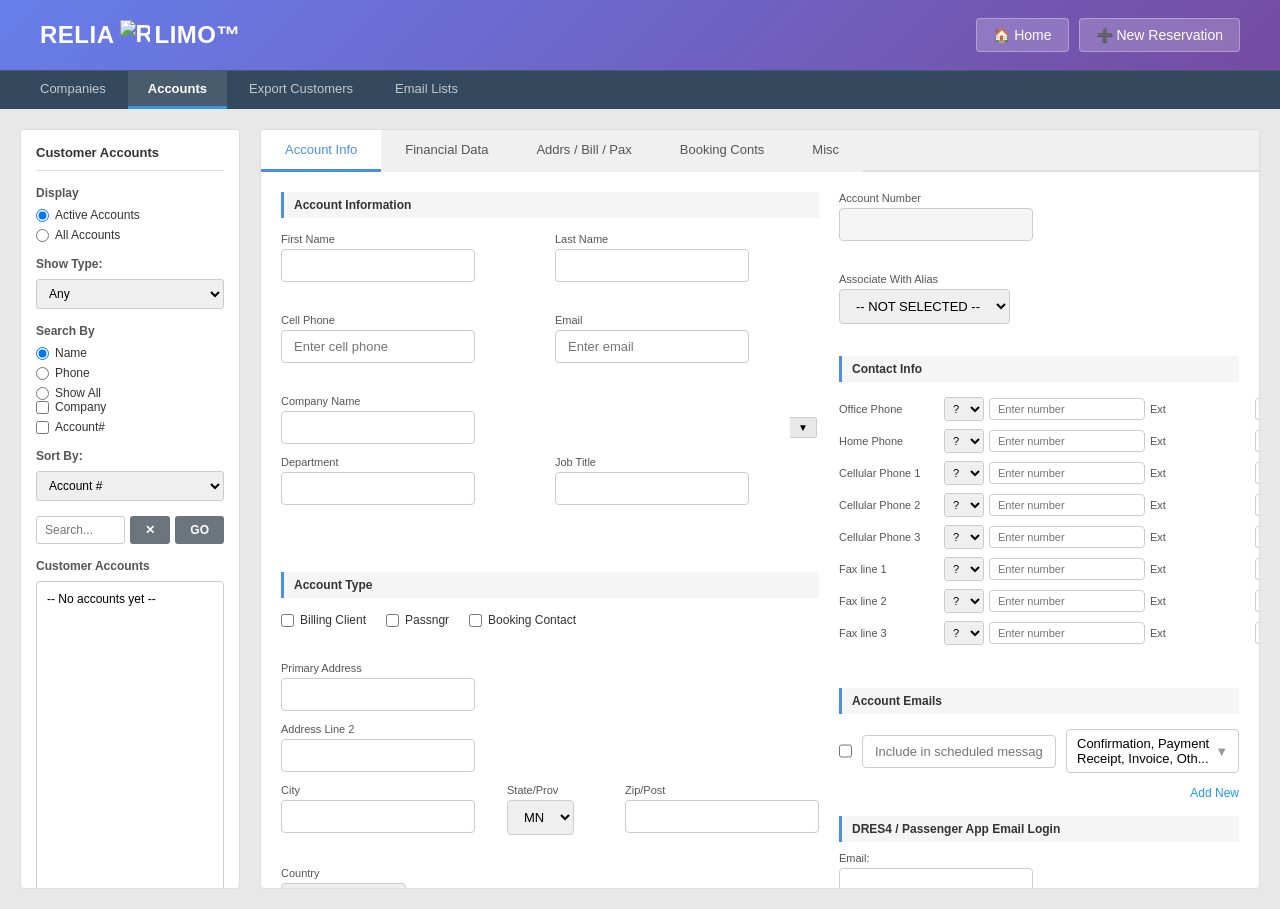
==== commit 18b599eb: "b b" ====
--- a/accounts.html
+++ b/accounts.html
@@ -6,20 +6,35 @@
     <title>Accounts - RELIA🐂LIMO™</title>
     <link rel="icon" href="https://github.com/user-attachments/assets/d7d111cc-186d-4a88-bac3-7b39c313b25c" />
     <link rel="stylesheet" href="accounts.css" />
+    <script type="module" src="entrypoint-guard.js"></script>
     <script>
       // Hide main navigation if in iframe
       if (window.self !== window.top) {
         document.addEventListener('DOMContentLoaded', function() {
-          const headerContent = document.querySelector('.header-content');
-          if (headerContent) {
-            headerContent.style.display = 'none';
-          }
+          document.body.classList.add('embedded');
+          const header = document.querySelector('header.header');
+          if (header) header.style.display = 'none';
         });
       }
     </script>
   </head>
   <body>
     <div id="app">
+      <!-- Navigation Header -->
+      <header class="header" style="background: linear-gradient(135deg, #667eea 0%, #764ba2 100%); padding: 10px 20px; box-shadow: 0 2px 4px rgba(0,0,0,0.1);">
+        <div class="header-content" style="display: flex; justify-content: space-between; align-items: center;">
+          <div class="header-left">
+            <h1 class="logo" style="margin: 0; color: white; font-size: 24px; display: flex; align-items: center; gap: 5px;">
+              RELIA<img src="https://rosebud.ai/assets/red-bull-logo.webp?5r88" alt="RELIA bull" style="width: 30px; height: 30px;">LIMO™
+            </h1>
+          </div>
+          <div style="display: flex; gap: 10px;">
+            <button onclick="window.location.href='index.html'" style="padding: 8px 16px; background: rgba(255,255,255,0.2); color: white; border: 1px solid rgba(255,255,255,0.3); border-radius: 4px; cursor: pointer; font-size: 14px;">🏠 Home</button>
+            <button onclick="window.location.href='reservation-form.html'" style="padding: 8px 16px; background: rgba(255,255,255,0.2); color: white; border: 1px solid rgba(255,255,255,0.3); border-radius: 4px; cursor: pointer; font-size: 14px;">➕ New Reservation</button>
+          </div>
+        </div>
+      </header>
+
       <!-- Accounts Tabs -->
       <div class="window-tabs-bar">
         <div class="window-tabs">
@@ -166,6 +181,7 @@
               <div class="sidebar-section">
                 <div style="display: flex; gap: 5px;">
                   <input type="text" class="sidebar-input" placeholder="Search..." />
+                  <button type="button" id="clearAccountsSearchBtn" class="btn-go" title="Clear search">✕</button>
                   <button class="btn-go">GO</button>
                 </div>
               </div>
@@ -173,12 +189,8 @@
               <!-- Customer Accounts List -->
               <div class="sidebar-section" style="flex: 1;">
                 <label class="sidebar-label">Customer Accounts</label>
-                <select class="accounts-listbox" size="15">
-                  <option value="1">John Smith - ABC Corp</option>
-                  <option value="2">Sarah Johnson - Tech Solutions</option>
-                  <option value="3">Michael Brown - Enterprise Inc</option>
-                  <option value="4">Emily Davis - Global Services</option>
-                  <option value="5">David Wilson - Metro Group</option>
+                <select id="accountsListbox" class="accounts-listbox" size="15">
+                  <option value="">-- No accounts yet --</option>
                 </select>
               </div>
 
@@ -245,11 +257,11 @@
                       <div class="form-row-inline">
                         <div class="form-group" style="flex: 1;">
                           <label>Department</label>
-                          <input type="text" class="form-control" />
+                          <input type="text" id="acctDepartment" class="form-control" />
                         </div>
                         <div class="form-group" style="flex: 1;">
                           <label>Job Title</label>
-                          <input type="text" class="form-control" />
+                          <input type="text" id="acctJobTitle" class="form-control" />
                         </div>
                       </div>
                     </div>
@@ -259,15 +271,15 @@
                       <h4 class="form-section-header">Account Type</h4>
                       <div class="checkbox-row">
                         <label class="checkbox-label">
-                          <input type="checkbox" />
+                          <input type="checkbox" id="acctTypeBilling" />
                           <span>Billing Client</span>
                         </label>
                         <label class="checkbox-label">
-                          <input type="checkbox" />
+                          <input type="checkbox" id="acctTypePassenger" />
                           <span>Passngr</span>
                         </label>
                         <label class="checkbox-label">
-                          <input type="checkbox" />
+                          <input type="checkbox" id="acctTypeBooking" />
                           <span>Booking Contact</span>
                         </label>
                       </div>
@@ -277,22 +289,22 @@
                     <div class="form-section">
                       <div class="form-row">
                         <label>Primary Address</label>
-                        <input type="text" class="form-control" />
+                        <input type="text" id="acctPrimaryAddress" class="form-control" />
                       </div>
 
                       <div class="form-row">
                         <label>Address Line 2</label>
-                        <input type="text" class="form-control" />
+                        <input type="text" id="acctAddressLine2" class="form-control" />
                       </div>
 
                       <div class="form-row-inline">
                         <div class="form-group" style="flex: 2;">
                           <label>City</label>
-                          <input type="text" class="form-control" />
+                          <input type="text" id="acctCity" class="form-control" />
                         </div>
                         <div class="form-group" style="flex: 1;">
                           <label>State/Prov</label>
-                          <select class="form-control">
+                          <select id="acctState" class="form-control">
                             <option value="MN">MN</option>
                             <option value="CA">CA</option>
                             <option value="NY">NY</option>
@@ -300,13 +312,13 @@
                         </div>
                         <div class="form-group" style="flex: 1;">
                           <label>Zip/Post</label>
-                          <input type="text" class="form-control" />
+                          <input type="text" id="acctZip" class="form-control" />
                         </div>
                       </div>
 
                       <div class="form-row">
                         <label>Country</label>
-                        <select class="form-control">
+                        <select id="acctCountry" class="form-control">
                           <option value="US">United States</option>
                           <option value="CA">Canada</option>
                         </select>
@@ -317,17 +329,17 @@
                     <div class="form-section">
                       <div class="form-row">
                         <label>Internal/Private Notes</label>
-                        <textarea class="form-textarea" style="background: #ffe6e6;" rows="3"></textarea>
+                        <textarea id="acctInternalPrivateNotes" class="form-textarea" style="background: #ffe6e6;" rows="3"></textarea>
                       </div>
 
                       <div class="form-row">
                         <label>Preferences/Trip Notes</label>
-                        <textarea class="form-textarea" style="background: #ffffcc;" rows="3"></textarea>
+                        <textarea id="acctPreferencesTripNotes" class="form-textarea" style="background: #ffffcc;" rows="3"></textarea>
                       </div>
 
                       <div class="form-row">
                         <label>Notes for Others</label>
-                        <textarea class="form-textarea" rows="3"></textarea>
+                        <textarea id="acctNotesForOthers" class="form-textarea" rows="3"></textarea>
                       </div>
                     </div>
                   </div>
@@ -336,7 +348,7 @@
                   <div class="account-form-right">
                     <div class="form-row">
                       <label>Account Number</label>
-                      <input type="text" class="form-control" value="22379" />
+                      <input type="text" id="accountNumber" class="form-control" value="" readonly style="background-color: #f5f5f5;" />
                     </div>
 
                     <div class="form-row">
@@ -378,7 +390,7 @@
                           <option>?</option>
                           <option>📱</option>
                         </select>
-                        <input type="text" class="form-control" placeholder="Enter number" />
+                        <input type="text" id="acctCellularPhone1" class="form-control" placeholder="Enter number" />
                         <label class="ext-label">Ext</label>
                         <input type="text" class="ext-input" />
                       </div>
@@ -485,11 +497,33 @@
                       <h4 class="form-section-header" style="margin-bottom: 10px;">DRES4 / Passenger App Email Login</h4>
                       <div class="form-row">
                         <label>Email:</label>
-                        <input type="text" class="form-control" />
+                        <input
+                          type="email"
+                          id="dres4LoginEmail"
+                          name="dres4_login_email"
+                          class="form-control"
+                          autocomplete="off"
+                          data-lpignore="true"
+                          data-1p-ignore="true"
+                          data-form-type="other"
+                          autocapitalize="none"
+                          spellcheck="false"
+                        />
                       </div>
                       <div class="form-row">
                         <label>Password:</label>
-                        <input type="password" class="form-control" />
+                        <input
+                          type="password"
+                          id="dres4LoginPassword"
+                          name="dres4_login_password"
+                          class="form-control"
+                          autocomplete="new-password"
+                          data-lpignore="true"
+                          data-1p-ignore="true"
+                          data-form-type="other"
+                          autocapitalize="none"
+                          spellcheck="false"
+                        />
                       </div>
                     </div>
 
@@ -554,6 +588,7 @@
                   </div>
                   <div style="text-align: center; margin-top: 20px;">
                     <button type="button" id="saveAccountBtn" class="btn btn-primary" style="padding: 12px 60px;">SAVE</button>
+                    <button type="button" id="clearAccountFormBtn" class="btn btn-secondary" style="padding: 12px 40px; margin-left: 10px;">CLEAR</button>
                   </div>
                 </div>
               </div>
@@ -598,6 +633,21 @@
                   
                   <div class="form-section">
                     <h4 class="form-section-header">Payment Information</h4>
+
+                    <div class="form-row-2">
+                      <div class="form-group">
+                        <label>Default Payment Method</label>
+                        <select id="accountPaymentMethod" class="form-control">
+                          <option value="">-- NOT SELECTED --</option>
+                        </select>
+                      </div>
+                      <div class="form-group">
+                        <label>Default Payment Gateway</label>
+                        <select id="accountPaymentGateway" class="form-control">
+                          <option value="">-- NOT SELECTED --</option>
+                        </select>
+                      </div>
+                    </div>
                     
                     <div class="form-row-2">
                       <div class="form-group">
--- a/accounts.css
+++ b/accounts.css
@@ -144,6 +144,10 @@
   margin: 0 auto;
 }
 
+body.embedded .main-content {
+  padding: 12px;
+}
+
 .accounts-section {
   display: none;
 }
@@ -160,6 +164,10 @@
   height: calc(100vh - 140px);
 }
 
+body.embedded .companies-layout {
+  height: calc(100vh - 60px);
+}
+
 /* Companies List Panel */
 .companies-list-panel {
   background: white;
@@ -305,6 +313,10 @@
   grid-template-columns: 220px 1fr;
   gap: 20px;
   height: calc(100vh - 140px);
+}
+
+body.embedded .accounts-layout {
+  height: calc(100vh - 60px);
 }
 
 /* Accounts Sidebar */
@@ -653,6 +665,10 @@
   overflow-y: auto;
 }
 
+body.embedded .export-container {
+  height: calc(100vh - 60px);
+}
+
 .export-layout {
   display: grid;
   grid-template-columns: 1fr 300px;
